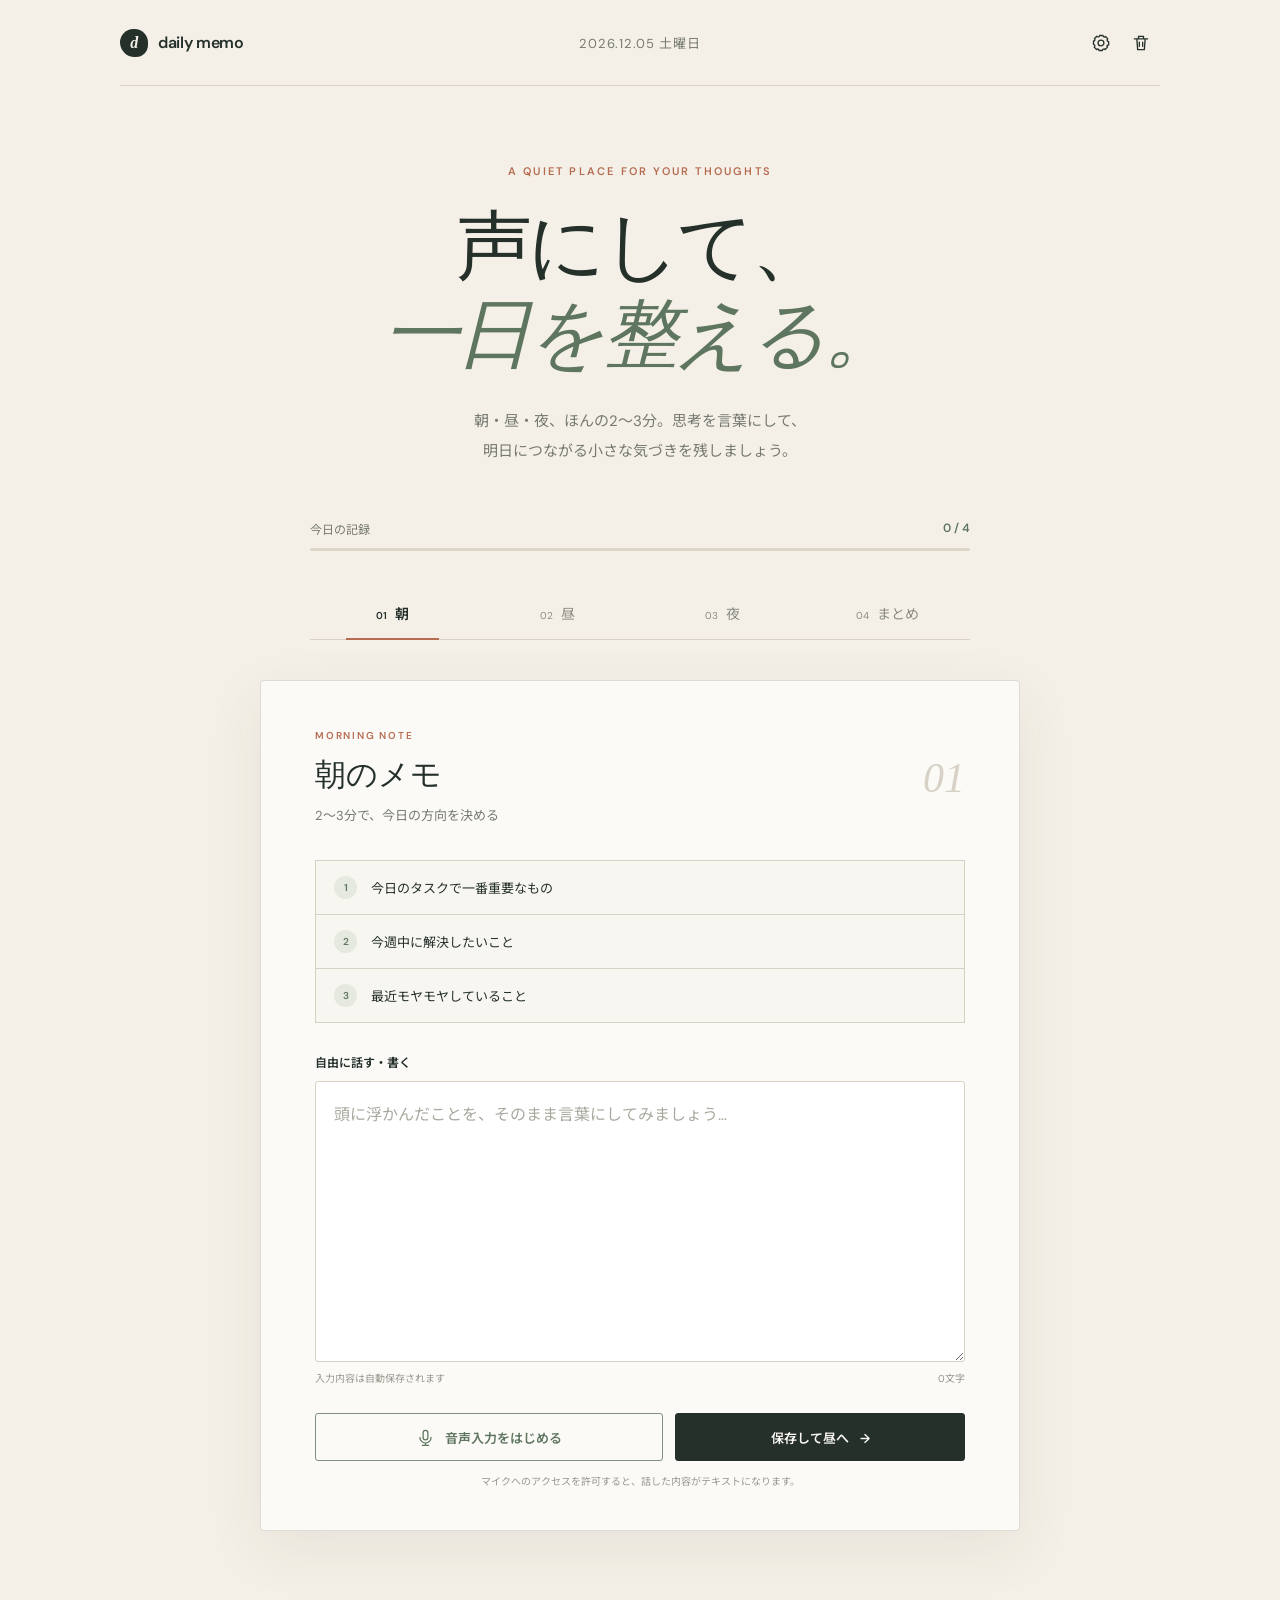
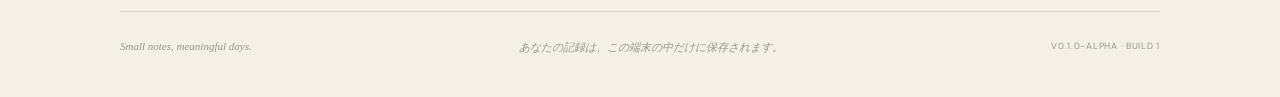
==== tool_daily_memo/index.html @ bca7d9ce "chore: move Daily Memo into project directory" ====
<!doctype html>
<html lang="ja">
<head>
  <meta charset="UTF-8">
  <meta name="viewport" content="width=device-width, initial-scale=1.0">
  <meta name="theme-color" content="#f5f1e8">
  <title>Daily Memo — 声で整える、一日の記録</title>
  <link rel="preconnect" href="https://fonts.googleapis.com">
  <link rel="preconnect" href="https://fonts.gstatic.com" crossorigin>
  <link href="https://fonts.googleapis.com/css2?family=DM+Sans:wght@400;500;600&family=Noto+Sans+JP:wght@400;500;600;700&display=swap" rel="stylesheet">
  <link rel="stylesheet" href="styles.css">
</head>
<body>
  <div class="shell">
    <header class="site-header">
      <a class="brand" href="#" aria-label="Daily Memo ホーム">
        <span class="brand-mark">d</span>
        <span>daily memo</span>
      </a>
      <div class="header-date" id="headerDate"></div>
      <div class="header-actions">
        <button class="icon-button" id="settingsButton" type="button" aria-label="保存先を設定" title="保存先を設定">
          <svg viewBox="0 0 24 24" aria-hidden="true"><path d="M12 15.5a3.5 3.5 0 1 0 0-7 3.5 3.5 0 0 0 0 7Z"/><path d="M19.4 15a1.7 1.7 0 0 0 .34 1.88l.06.06-2.83 2.83-.06-.06A1.7 1.7 0 0 0 15 19.4a1.7 1.7 0 0 0-1 .6 1.7 1.7 0 0 0-.4 1.1V21h-4v-.1A1.7 1.7 0 0 0 8.6 19.4a1.7 1.7 0 0 0-1.88.34l-.06.06-2.83-2.83.06-.06A1.7 1.7 0 0 0 4.6 15a1.7 1.7 0 0 0-.6-1 1.7 1.7 0 0 0-1.1-.4H3v-4h.1A1.7 1.7 0 0 0 4.6 8.6a1.7 1.7 0 0 0-.34-1.88l-.06-.06 2.83-2.83.06.06A1.7 1.7 0 0 0 9 4.6a1.7 1.7 0 0 0 1-.6 1.7 1.7 0 0 0 .4-1.1V3h4v.1A1.7 1.7 0 0 0 15.4 4.6a1.7 1.7 0 0 0 1.88-.34l.06-.06 2.83 2.83-.06.06A1.7 1.7 0 0 0 19.4 9c.1.4.3.7.6 1 .3.3.7.4 1.1.4h.1v4h-.1a1.7 1.7 0 0 0-1.7.6Z"/></svg>
        </button>
        <button class="icon-button" id="resetButton" type="button" aria-label="今日のメモをリセット" title="今日のメモをリセット">
          <svg viewBox="0 0 24 24" aria-hidden="true"><path d="M4 7h16M9 7V4h6v3m-8 0 1 13h8l1-13M10 11v5m4-5v5"/></svg>
        </button>
      </div>
    </header>

    <main>
      <section class="hero">
        <p class="eyebrow">A QUIET PLACE FOR YOUR THOUGHTS</p>
        <h1>声にして、<br><em>一日を整える。</em></h1>
        <p class="hero-copy">朝・昼・夜、ほんの2〜3分。思考を言葉にして、<br class="desktop-only">明日につながる小さな気づきを残しましょう。</p>
      </section>

      <section class="progress-wrap" aria-label="今日の進捗">
        <div class="progress-head">
          <span>今日の記録</span>
          <strong id="progressText">0 / 4</strong>
        </div>
        <div class="progress-track"><span id="progressBar"></span></div>
      </section>

      <nav class="steps" aria-label="メモのステップ">
        <button class="step-tab active" data-step="morning" type="button"><span>01</span>朝</button>
        <button class="step-tab" data-step="noon" type="button"><span>02</span>昼</button>
        <button class="step-tab" data-step="night" type="button"><span>03</span>夜</button>
        <button class="step-tab" data-step="summary" type="button"><span>04</span>まとめ</button>
      </nav>

      <section class="memo-panel" id="memoPanel">
        <div class="time-badge" id="timeBadge">MORNING NOTE</div>
        <div class="panel-heading">
          <div>
            <h2 id="panelTitle">朝のメモ</h2>
            <p id="panelDuration">2〜3分で、今日の方向を決める</p>
          </div>
          <span class="step-number" id="stepNumber">01</span>
        </div>

        <div id="entryView">
          <div class="prompts" id="prompts"></div>
          <div class="input-wrap">
            <label for="memoInput">自由に話す・書く</label>
            <textarea id="memoInput" rows="8" placeholder="頭に浮かんだことを、そのまま言葉にしてみましょう…"></textarea>
            <div class="input-footer">
              <span id="saveStatus">入力内容は自動保存されます</span>
              <span id="charCount">0文字</span>
            </div>
          </div>
          <div class="actions">
            <button class="record-button" id="recordButton" type="button">
              <span class="mic-icon"><svg viewBox="0 0 24 24" aria-hidden="true"><path d="M12 3a3 3 0 0 0-3 3v6a3 3 0 0 0 6 0V6a3 3 0 0 0-3-3Zm-7 9a7 7 0 0 0 14 0M12 19v3m-4 0h8"/></svg></span>
              <span id="recordLabel">音声入力をはじめる</span>
            </button>
            <button class="next-button" id="nextButton" type="button">保存して次へ <span>→</span></button>
          </div>
          <p class="voice-note" id="voiceNote">マイクへのアクセスを許可すると、話した内容がテキストになります。</p>
        </div>

        <div id="summaryView" hidden>
          <div class="summary-intro">
            <span class="sparkle">✦</span>
            <div><h3>一日分のメモをCodexで整理</h3><p>ChatGPTでログインしたCodexが整理し、結果をMarkdownとして自動保存します。</p></div>
          </div>
          <div class="api-status" id="apiStatus">接続状態を確認しています…</div>
          <div class="summary-preview" id="summaryPreview"></div>
          <div class="actions summary-actions">
            <button class="record-button copy-button" id="copyButton" type="button">結果をコピー</button>
            <button class="next-button" id="summarizeButton" type="button">Codexで整理して保存 <span>✦</span></button>
          </div>
        </div>
      </section>
    </main>

    <footer>
      <span>Small notes, meaningful days.</span>
      <span>あなたの記録は、この端末の中だけに保存されます。</span>
      <span class="app-version" title="Daily Memo アプリバージョン">v0.1.0-alpha · build 1</span>
    </footer>
  </div>
  <div class="toast" id="toast" role="status" aria-live="polite"></div>
  <div class="settings-overlay" id="settingsOverlay" hidden>
    <section class="settings-dialog" role="dialog" aria-modal="true" aria-labelledby="settingsTitle">
      <span class="settings-mark">01</span>
      <h2 id="settingsTitle">保存先を設定</h2>
      <p>Daily MemoのMarkdownファイルを保存するフォルダを指定してください。この設定が完了するまでアプリは利用できません。</p>
      <label for="saveDirectoryInput">保存先ディレクトリ</label>
      <div class="directory-row">
        <input id="saveDirectoryInput" type="text" placeholder="例: H:\マイドライブ\Obsidian\docs\daily_memo">
        <button id="browseDirectoryButton" type="button">フォルダを選択</button>
      </div>
      <div class="settings-error" id="settingsError"></div>
      <div class="settings-buttons">
        <button id="cancelSettingsButton" type="button">キャンセル</button>
        <button id="saveSettingsButton" type="button">保存して始める</button>
      </div>
    </section>
  </div>
  <script src="app.js"></script>
</body>
</html>
---- tool_daily_memo/styles.css ----
:root {
  --paper: #f4f0e7;
  --card: #fbfaf6;
  --ink: #25302b;
  --muted: #777a72;
  --line: #d8d2c5;
  --sage: #7e917e;
  --sage-dark: #5e755f;
  --terra: #b66c52;
}

* { box-sizing: border-box; }
html { scroll-behavior: smooth; }
body {
  margin: 0;
  color: var(--ink);
  background: var(--paper);
  font-family: "DM Sans", "Noto Sans JP", sans-serif;
  -webkit-font-smoothing: antialiased;
}
button, textarea { font: inherit; }
button { color: inherit; }
.shell { width: min(100% - 40px, 1040px); margin: 0 auto; }
.site-header { height: 86px; display: grid; grid-template-columns: 1fr auto 1fr; align-items: center; border-bottom: 1px solid var(--line); }
.brand { display: flex; align-items: center; gap: 10px; color: var(--ink); text-decoration: none; font-weight: 600; letter-spacing: -.02em; }
.brand-mark { display: grid; place-items: center; width: 28px; height: 28px; color: var(--paper); background: var(--ink); border-radius: 50% 50% 45% 55%; font-family: Georgia, serif; font-style: italic; }
.header-date { color: var(--muted); font-size: 13px; letter-spacing: .08em; }
.icon-button { justify-self: end; width: 38px; height: 38px; padding: 9px; border: 0; border-radius: 50%; background: transparent; cursor: pointer; }
.header-actions { justify-self: end; display: flex; gap: 2px; }
.icon-button:hover { background: rgba(37,48,43,.07); }
.icon-button svg { fill: none; stroke: currentColor; stroke-width: 1.6; stroke-linecap: round; stroke-linejoin: round; }
.hero { padding: 78px 0 54px; text-align: center; }
.eyebrow { margin: 0 0 24px; color: var(--terra); font-size: 11px; font-weight: 600; letter-spacing: .2em; }
h1 { margin: 0; font-family: Georgia, "Noto Serif JP", serif; font-size: clamp(48px, 7vw, 76px); font-weight: 400; line-height: 1.16; letter-spacing: -.045em; }
h1 em { color: var(--sage-dark); font-weight: 400; }
.hero-copy { margin: 28px 0 0; color: var(--muted); font-size: 15px; line-height: 2; }
.progress-wrap { width: min(100%, 660px); margin: 0 auto 36px; }
.progress-head { display: flex; justify-content: space-between; margin-bottom: 10px; color: var(--muted); font-size: 12px; }
.progress-head strong { color: var(--sage-dark); font-weight: 600; }
.progress-track { height: 3px; overflow: hidden; background: #ddd7ca; border-radius: 10px; }
.progress-track span { display: block; width: 0; height: 100%; background: var(--sage); border-radius: inherit; transition: width .35s ease; }
.steps { width: min(100%, 660px); margin: 0 auto; display: grid; grid-template-columns: repeat(4,1fr); border-bottom: 1px solid var(--line); }
.step-tab { position: relative; padding: 16px 6px; border: 0; background: transparent; color: #8a8b84; cursor: pointer; font-size: 14px; }
.step-tab span { margin-right: 7px; font-size: 10px; letter-spacing: .08em; }
.step-tab::after { content: ""; position: absolute; left: 22%; right: 22%; bottom: -1px; height: 2px; background: transparent; }
.step-tab.active { color: var(--ink); font-weight: 600; }
.step-tab.active::after { background: var(--terra); }
.step-tab.complete::before { content: "✓"; position: absolute; top: 6px; right: 18%; color: var(--sage-dark); font-size: 10px; }
.memo-panel { width: min(100%, 760px); margin: 40px auto 80px; padding: 48px 54px 42px; border: 1px solid rgba(127,116,97,.23); border-radius: 4px; background: var(--card); box-shadow: 0 18px 60px rgba(63,53,41,.07); }
.time-badge { color: var(--terra); font-size: 10px; font-weight: 600; letter-spacing: .18em; }
.panel-heading { display: flex; align-items: start; justify-content: space-between; margin: 12px 0 36px; }
.panel-heading h2 { margin: 0 0 9px; font-family: Georgia, "Noto Serif JP", serif; font-size: 31px; font-weight: 400; }
.panel-heading p { margin: 0; color: var(--muted); font-size: 13px; }
.step-number { color: #d8d2c6; font-family: Georgia, serif; font-size: 42px; font-style: italic; }
.prompts { display: grid; gap: 1px; margin-bottom: 30px; background: var(--line); border: 1px solid var(--line); }
.prompt { display: flex; gap: 14px; align-items: center; padding: 15px 18px; background: #f8f6f0; font-size: 13px; }
.prompt span { display: grid; place-items: center; flex: 0 0 23px; height: 23px; color: var(--sage-dark); background: #e5e9e0; border-radius: 50%; font-size: 10px; font-weight: 600; }
.input-wrap label { display: block; margin-bottom: 10px; font-size: 12px; font-weight: 600; }
textarea { display: block; width: 100%; min-height: 170px; padding: 18px; resize: vertical; color: var(--ink); background: #fff; border: 1px solid var(--line); border-radius: 3px; outline: none; line-height: 1.9; }
textarea:focus { border-color: var(--sage); box-shadow: 0 0 0 3px rgba(126,145,126,.12); }
textarea::placeholder { color: #aaa99f; }
.input-footer { display: flex; justify-content: space-between; padding-top: 8px; color: #99988f; font-size: 10px; }
.actions { display: flex; gap: 12px; margin-top: 28px; }
.actions button { min-height: 48px; border-radius: 3px; cursor: pointer; font-size: 13px; font-weight: 600; transition: .2s ease; }
.record-button { flex: 1.35; display: flex; align-items: center; justify-content: center; gap: 10px; border: 1px solid var(--sage); color: var(--sage-dark); background: transparent; }
.record-button:hover { background: #edf0e9; }
.record-button.recording { color: #a74f3e; border-color: #bd6a58; background: #f8ebe7; }
.mic-icon { width: 19px; height: 19px; }
.mic-icon svg { fill: none; stroke: currentColor; stroke-width: 1.6; stroke-linecap: round; stroke-linejoin: round; }
.next-button { flex: 1; padding: 0 20px; border: 1px solid var(--ink); color: #f9f7f1; background: var(--ink); }
.next-button:hover { transform: translateY(-1px); background: #35423c; }
.next-button span { margin-left: 8px; }
.voice-note { margin: 12px 0 0; color: #99988f; font-size: 10px; text-align: center; }
.summary-intro { display: flex; gap: 16px; padding: 20px; margin-bottom: 24px; background: #eef0e9; border-radius: 3px; }
.summary-intro h3 { margin: 0 0 5px; font-family: Georgia, "Noto Serif JP", serif; font-size: 18px; font-weight: 400; }
.summary-intro p { margin: 0; color: var(--muted); font-size: 12px; line-height: 1.6; }
.sparkle { color: var(--terra); font-size: 22px; }
.summary-preview { max-height: 420px; overflow: auto; padding: 22px; background: #fff; border: 1px solid var(--line); white-space: pre-wrap; font-size: 12px; line-height: 1.8; }
.api-status { margin: -10px 0 12px; color: var(--muted); font-size: 11px; }
.api-status.ready { color: var(--sage-dark); }
.api-status.error { color: #a74f3e; }
.summary-preview:empty::before { content: "「Codexで整理して保存」を押すと、ここに結果が表示されます。"; color: #aaa99f; }
.next-button:disabled, .record-button:disabled { cursor: wait; opacity: .55; transform: none; }
.copy-button { padding: 0 20px; }
footer { display: flex; justify-content: space-between; padding: 28px 0 42px; border-top: 1px solid var(--line); color: #96958c; font-family: Georgia, serif; font-size: 11px; font-style: italic; }
.app-version { font-family: "DM Sans", "Noto Sans JP", sans-serif; font-size: 9px; font-style: normal; letter-spacing: .08em; text-transform: uppercase; }
.toast { position: fixed; left: 50%; bottom: 28px; z-index: 5; padding: 11px 18px; color: white; background: var(--ink); border-radius: 3px; font-size: 12px; opacity: 0; transform: translate(-50%, 15px); pointer-events: none; transition: .25s; }
.toast.show { opacity: 1; transform: translate(-50%, 0); }
.settings-overlay { position: fixed; inset: 0; z-index: 20; display: grid; place-items: center; padding: 20px; background: rgba(37,48,43,.58); backdrop-filter: blur(5px); }
.settings-overlay[hidden] { display: none; }
.settings-dialog { position: relative; width: min(100%, 520px); padding: 42px; background: var(--card); border: 1px solid var(--line); box-shadow: 0 24px 80px rgba(20,25,22,.22); }
.settings-dialog h2 { margin: 0 0 12px; font-family: Georgia, "Noto Serif JP", serif; font-size: 29px; font-weight: 400; }
.settings-dialog > p { margin: 0 0 28px; color: var(--muted); font-size: 13px; line-height: 1.8; }
.settings-dialog label { display: block; margin-bottom: 9px; font-size: 12px; font-weight: 600; }
.settings-dialog input { width: 100%; padding: 13px 14px; border: 1px solid var(--line); border-radius: 3px; outline: none; }
.settings-dialog input:focus { border-color: var(--sage); box-shadow: 0 0 0 3px rgba(126,145,126,.12); }
.settings-mark { position: absolute; top: 30px; right: 36px; color: #d8d2c6; font-family: Georgia, serif; font-size: 34px; font-style: italic; }
.settings-error { min-height: 18px; margin-top: 8px; color: #a74f3e; font-size: 11px; }
.directory-row { display: flex; gap: 8px; }
.directory-row input { min-width: 0; flex: 1; }
#browseDirectoryButton { flex: 0 0 auto; padding: 0 15px; border: 1px solid var(--sage); border-radius: 3px; color: var(--sage-dark); background: transparent; cursor: pointer; font-size: 11px; font-weight: 600; }
.settings-buttons { display: flex; justify-content: flex-end; gap: 10px; margin-top: 18px; }
.settings-buttons button { min-height: 44px; padding: 0 18px; border-radius: 3px; cursor: pointer; font-size: 12px; font-weight: 600; }
#cancelSettingsButton { border: 1px solid var(--line); background: transparent; }
#saveSettingsButton { border: 1px solid var(--ink); color: white; background: var(--ink); }
#cancelSettingsButton[hidden] { display: none; }
.summary-preview.rendered { padding: 26px 30px; font-size: 13px; line-height: 1.85; white-space: normal; }
.summary-preview.rendered h2 { margin: 1.5em 0 .55em; padding-bottom: 7px; border-bottom: 1px solid var(--line); font-family: Georgia, "Noto Serif JP", serif; font-size: 20px; font-weight: 400; }
.summary-preview.rendered h1 { margin: 0 0 1em; font-family: Georgia, "Noto Serif JP", serif; font-size: 24px; font-weight: 400; }
.summary-preview.rendered h1:not(:first-child) { margin-top: 2.4em; }
.summary-preview.rendered h2:first-child { margin-top: 0; }
.summary-preview.rendered h3 { margin: 1.25em 0 .45em; font-size: 15px; }
.summary-preview.rendered p { margin: .6em 0; }
.summary-preview.rendered ul, .summary-preview.rendered ol { margin: .5em 0 1em; padding-left: 1.7em; }
.summary-preview.rendered li { margin: .35em 0; }
.summary-preview.rendered strong { color: var(--sage-dark); }

@media (max-width: 640px) {
  .shell { width: min(100% - 24px, 1040px); }
  .site-header { height: 70px; }
  .header-date { display: none; }
  .hero { padding: 54px 0 42px; }
  h1 { font-size: 47px; }
  .desktop-only { display: none; }
  .steps { margin-top: 6px; }
  .step-tab { padding: 14px 2px; }
  .step-tab span { display: block; margin: 0 0 4px; }
  .memo-panel { margin-top: 26px; padding: 32px 22px 28px; }
  .settings-dialog { padding: 34px 24px; }
  .directory-row { flex-direction: column; }
  #browseDirectoryButton { min-height: 42px; }
  .panel-heading { margin-bottom: 28px; }
  .panel-heading h2 { font-size: 27px; }
  .step-number { font-size: 34px; }
  .actions { flex-direction: column; }
  .actions button { flex: auto; }
  footer { display: grid; gap: 8px; text-align: center; }
}
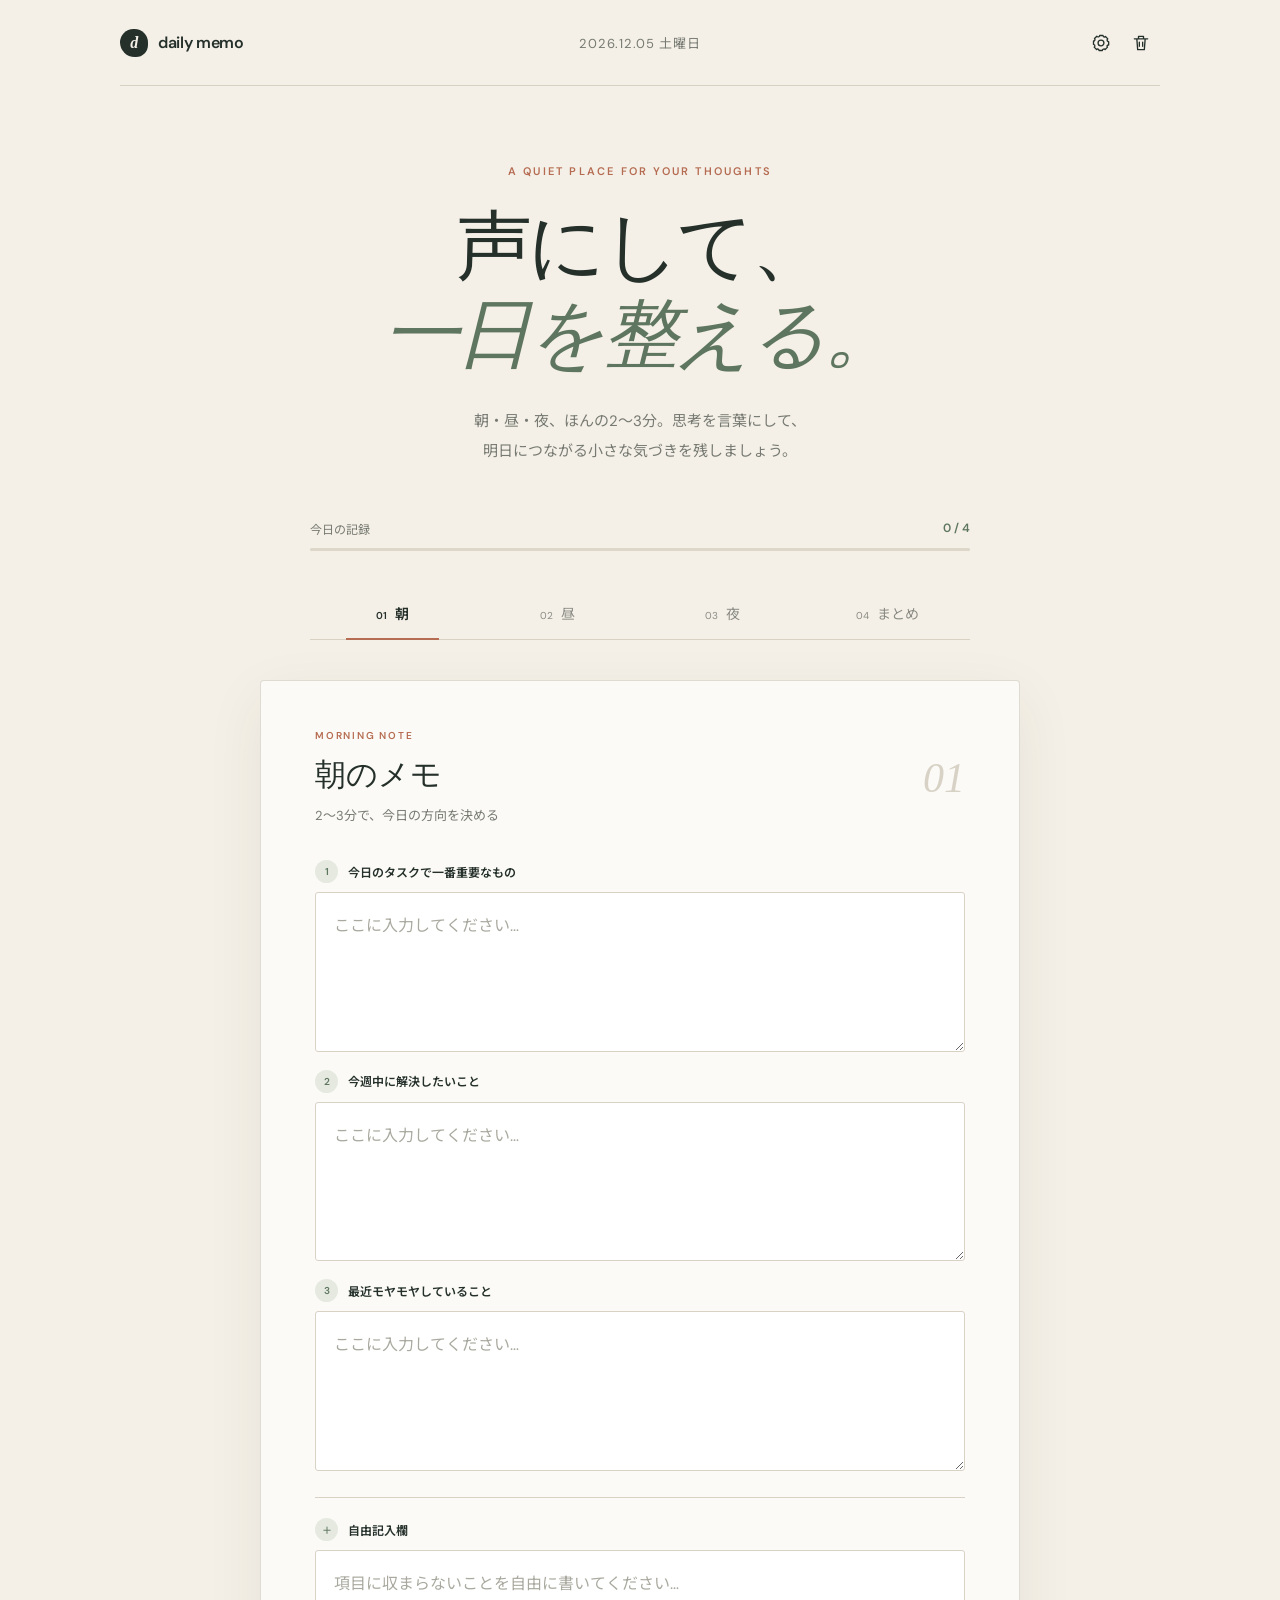
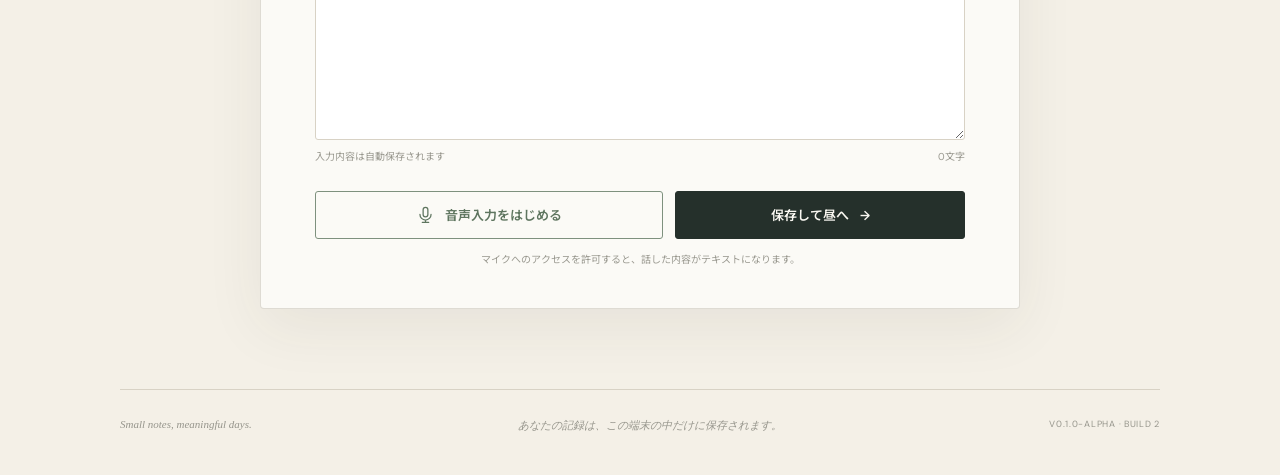
==== commit e2ce6dd2: "feat: add structured memo inputs" ====
--- a/tool_daily_memo/index.html
+++ b/tool_daily_memo/index.html
@@ -61,14 +61,10 @@
         </div>
 
         <div id="entryView">
-          <div class="prompts" id="prompts"></div>
-          <div class="input-wrap">
-            <label for="memoInput">自由に話す・書く</label>
-            <textarea id="memoInput" rows="8" placeholder="頭に浮かんだことを、そのまま言葉にしてみましょう…"></textarea>
-            <div class="input-footer">
-              <span id="saveStatus">入力内容は自動保存されます</span>
-              <span id="charCount">0文字</span>
-            </div>
+          <div class="memo-fields" id="memoFields"></div>
+          <div class="input-footer">
+            <span id="saveStatus">入力内容は自動保存されます</span>
+            <span id="charCount">0文字</span>
           </div>
           <div class="actions">
             <button class="record-button" id="recordButton" type="button">
@@ -98,7 +94,7 @@
     <footer>
       <span>Small notes, meaningful days.</span>
       <span>あなたの記録は、この端末の中だけに保存されます。</span>
-      <span class="app-version" title="Daily Memo アプリバージョン">v0.1.0-alpha · build 1</span>
+      <span class="app-version" title="Daily Memo アプリバージョン">v0.1.0-alpha · build 2</span>
     </footer>
   </div>
   <div class="toast" id="toast" role="status" aria-live="polite"></div>
--- a/tool_daily_memo/styles.css
+++ b/tool_daily_memo/styles.css
@@ -52,10 +52,13 @@
 .panel-heading h2 { margin: 0 0 9px; font-family: Georgia, "Noto Serif JP", serif; font-size: 31px; font-weight: 400; }
 .panel-heading p { margin: 0; color: var(--muted); font-size: 13px; }
 .step-number { color: #d8d2c6; font-family: Georgia, serif; font-size: 42px; font-style: italic; }
-.prompts { display: grid; gap: 1px; margin-bottom: 30px; background: var(--line); border: 1px solid var(--line); }
-.prompt { display: flex; gap: 14px; align-items: center; padding: 15px 18px; background: #f8f6f0; font-size: 13px; }
-.prompt span { display: grid; place-items: center; flex: 0 0 23px; height: 23px; color: var(--sage-dark); background: #e5e9e0; border-radius: 50%; font-size: 10px; font-weight: 600; }
-.input-wrap label { display: block; margin-bottom: 10px; font-size: 12px; font-weight: 600; }
+.memo-fields { display: grid; gap: 18px; }
+.memo-field { display: grid; gap: 9px; }
+.memo-field label { display: flex; gap: 10px; align-items: center; font-size: 12px; font-weight: 600; }
+.memo-field label span { display: grid; place-items: center; flex: 0 0 23px; height: 23px; color: var(--sage-dark); background: #e5e9e0; border-radius: 50%; font-size: 10px; font-weight: 600; }
+.memo-field-free { margin-top: 8px; padding-top: 20px; border-top: 1px solid var(--line); }
+.memo-field textarea { min-height: 112px; }
+.memo-field-free textarea { min-height: 138px; }
 textarea { display: block; width: 100%; min-height: 170px; padding: 18px; resize: vertical; color: var(--ink); background: #fff; border: 1px solid var(--line); border-radius: 3px; outline: none; line-height: 1.9; }
 textarea:focus { border-color: var(--sage); box-shadow: 0 0 0 3px rgba(126,145,126,.12); }
 textarea::placeholder { color: #aaa99f; }
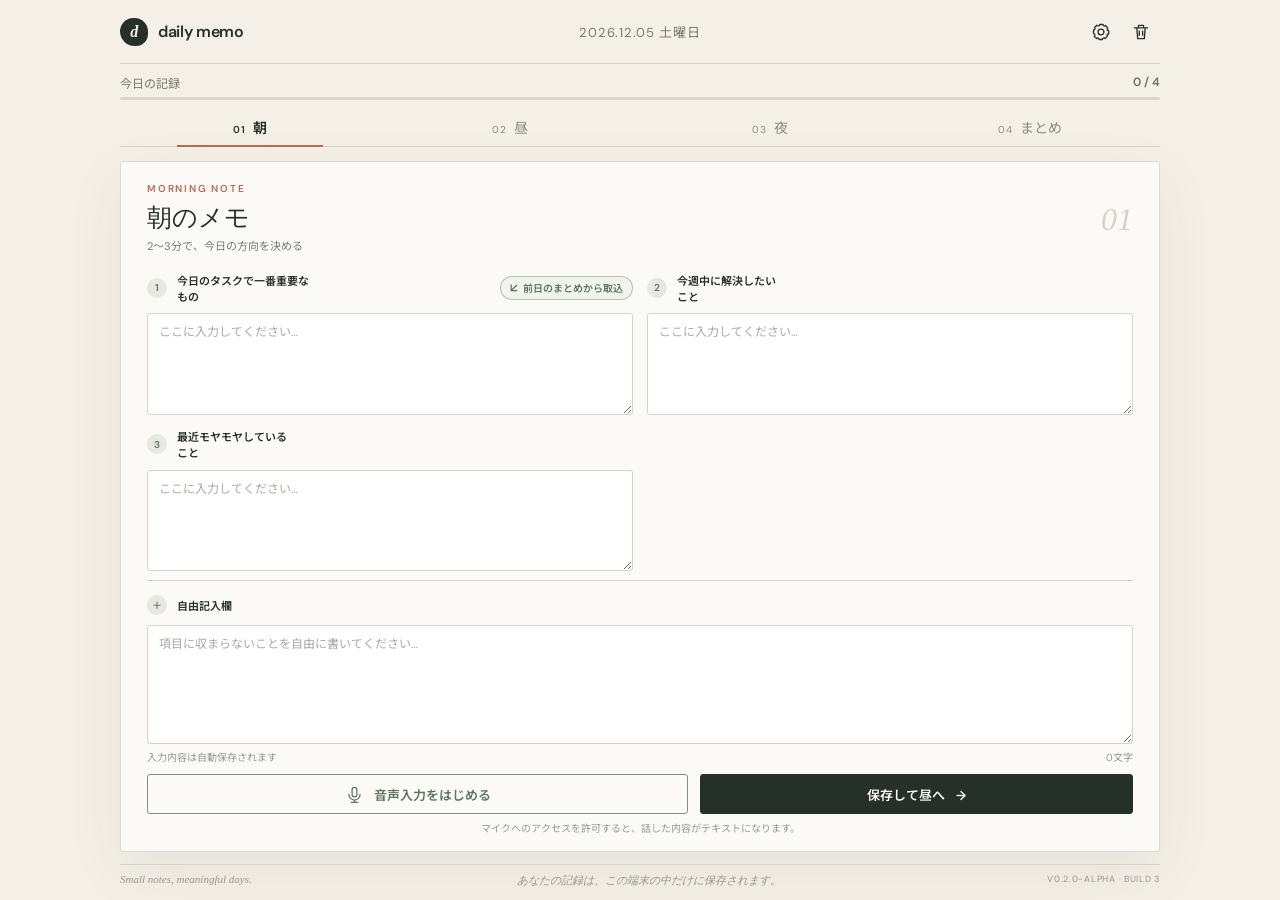
==== commit 00bab171: "feat: import tomorrow priority into morning memo" ====
--- a/tool_daily_memo/index.html
+++ b/tool_daily_memo/index.html
@@ -29,12 +29,6 @@
     </header>
 
     <main>
-      <section class="hero">
-        <p class="eyebrow">A QUIET PLACE FOR YOUR THOUGHTS</p>
-        <h1>声にして、<br><em>一日を整える。</em></h1>
-        <p class="hero-copy">朝・昼・夜、ほんの2〜3分。思考を言葉にして、<br class="desktop-only">明日につながる小さな気づきを残しましょう。</p>
-      </section>
-
       <section class="progress-wrap" aria-label="今日の進捗">
         <div class="progress-head">
           <span>今日の記録</span>
@@ -82,6 +76,7 @@
             <div><h3>一日分のメモをCodexで整理</h3><p>ChatGPTでログインしたCodexが整理し、結果をMarkdownとして自動保存します。</p></div>
           </div>
           <div class="api-status" id="apiStatus">接続状態を確認しています…</div>
+          <div class="previous-source" id="previousSource" hidden></div>
           <div class="summary-preview" id="summaryPreview"></div>
           <div class="actions summary-actions">
             <button class="record-button copy-button" id="copyButton" type="button">結果をコピー</button>
@@ -94,7 +89,7 @@
     <footer>
       <span>Small notes, meaningful days.</span>
       <span>あなたの記録は、この端末の中だけに保存されます。</span>
-      <span class="app-version" title="Daily Memo アプリバージョン">v0.1.0-alpha · build 2</span>
+      <span class="app-version" title="Daily Memo アプリバージョン">v0.2.0-alpha · build 3</span>
     </footer>
   </div>
   <div class="toast" id="toast" role="status" aria-live="polite"></div>
--- a/tool_daily_memo/styles.css
+++ b/tool_daily_memo/styles.css
@@ -29,12 +29,12 @@
 .header-actions { justify-self: end; display: flex; gap: 2px; }
 .icon-button:hover { background: rgba(37,48,43,.07); }
 .icon-button svg { fill: none; stroke: currentColor; stroke-width: 1.6; stroke-linecap: round; stroke-linejoin: round; }
-.hero { padding: 78px 0 54px; text-align: center; }
+.hero { padding: 38px 0 28px; text-align: center; }
 .eyebrow { margin: 0 0 24px; color: var(--terra); font-size: 11px; font-weight: 600; letter-spacing: .2em; }
-h1 { margin: 0; font-family: Georgia, "Noto Serif JP", serif; font-size: clamp(48px, 7vw, 76px); font-weight: 400; line-height: 1.16; letter-spacing: -.045em; }
+h1 { margin: 0; font-family: Georgia, "Noto Serif JP", serif; font-size: clamp(40px, 5vw, 56px); font-weight: 400; line-height: 1.16; letter-spacing: -.045em; }
 h1 em { color: var(--sage-dark); font-weight: 400; }
-.hero-copy { margin: 28px 0 0; color: var(--muted); font-size: 15px; line-height: 2; }
-.progress-wrap { width: min(100%, 660px); margin: 0 auto 36px; }
+.hero-copy { margin: 16px 0 0; color: var(--muted); font-size: 14px; line-height: 1.7; }
+.progress-wrap { width: min(100%, 660px); margin: 0 auto 24px; }
 .progress-head { display: flex; justify-content: space-between; margin-bottom: 10px; color: var(--muted); font-size: 12px; }
 .progress-head strong { color: var(--sage-dark); font-weight: 600; }
 .progress-track { height: 3px; overflow: hidden; background: #ddd7ca; border-radius: 10px; }
@@ -46,20 +46,20 @@
 .step-tab.active { color: var(--ink); font-weight: 600; }
 .step-tab.active::after { background: var(--terra); }
 .step-tab.complete::before { content: "✓"; position: absolute; top: 6px; right: 18%; color: var(--sage-dark); font-size: 10px; }
-.memo-panel { width: min(100%, 760px); margin: 40px auto 80px; padding: 48px 54px 42px; border: 1px solid rgba(127,116,97,.23); border-radius: 4px; background: var(--card); box-shadow: 0 18px 60px rgba(63,53,41,.07); }
+.memo-panel { width: min(100%, 760px); margin: 28px auto 60px; padding: 32px 44px 30px; border: 1px solid rgba(127,116,97,.23); border-radius: 4px; background: var(--card); box-shadow: 0 18px 60px rgba(63,53,41,.07); }
 .time-badge { color: var(--terra); font-size: 10px; font-weight: 600; letter-spacing: .18em; }
-.panel-heading { display: flex; align-items: start; justify-content: space-between; margin: 12px 0 36px; }
+.panel-heading { display: flex; align-items: start; justify-content: space-between; margin: 10px 0 24px; }
 .panel-heading h2 { margin: 0 0 9px; font-family: Georgia, "Noto Serif JP", serif; font-size: 31px; font-weight: 400; }
 .panel-heading p { margin: 0; color: var(--muted); font-size: 13px; }
 .step-number { color: #d8d2c6; font-family: Georgia, serif; font-size: 42px; font-style: italic; }
-.memo-fields { display: grid; gap: 18px; }
+.memo-fields { display: grid; gap: 12px; }
 .memo-field { display: grid; gap: 9px; }
 .memo-field label { display: flex; gap: 10px; align-items: center; font-size: 12px; font-weight: 600; }
 .memo-field label span { display: grid; place-items: center; flex: 0 0 23px; height: 23px; color: var(--sage-dark); background: #e5e9e0; border-radius: 50%; font-size: 10px; font-weight: 600; }
 .memo-field-free { margin-top: 8px; padding-top: 20px; border-top: 1px solid var(--line); }
-.memo-field textarea { min-height: 112px; }
-.memo-field-free textarea { min-height: 138px; }
-textarea { display: block; width: 100%; min-height: 170px; padding: 18px; resize: vertical; color: var(--ink); background: #fff; border: 1px solid var(--line); border-radius: 3px; outline: none; line-height: 1.9; }
+.memo-field textarea { min-height: 76px; }
+.memo-field-free textarea { min-height: 88px; }
+textarea { display: block; width: 100%; min-height: 120px; padding: 12px 14px; resize: vertical; color: var(--ink); background: #fff; border: 1px solid var(--line); border-radius: 3px; outline: none; line-height: 1.9; }
 textarea:focus { border-color: var(--sage); box-shadow: 0 0 0 3px rgba(126,145,126,.12); }
 textarea::placeholder { color: #aaa99f; }
 .input-footer { display: flex; justify-content: space-between; padding-top: 8px; color: #99988f; font-size: 10px; }
@@ -82,6 +82,9 @@
 .api-status { margin: -10px 0 12px; color: var(--muted); font-size: 11px; }
 .api-status.ready { color: var(--sage-dark); }
 .api-status.error { color: #a74f3e; }
+.previous-source { display: grid; gap: 5px; margin: 0 0 18px; padding: 12px 14px; border: 1px solid var(--line); background: #f7f5ef; color: var(--muted); font-size: 11px; line-height: 1.6; }
+.previous-source strong { color: var(--ink); font-size: 12px; }
+.previous-source code { overflow-wrap: anywhere; color: var(--sage-dark); font-family: "DM Sans", "Noto Sans JP", sans-serif; }
 .summary-preview:empty::before { content: "「Codexで整理して保存」を押すと、ここに結果が表示されます。"; color: #aaa99f; }
 .next-button:disabled, .record-button:disabled { cursor: wait; opacity: .55; transform: none; }
 .copy-button { padding: 0 20px; }
@@ -122,8 +125,8 @@
   .shell { width: min(100% - 24px, 1040px); }
   .site-header { height: 70px; }
   .header-date { display: none; }
-  .hero { padding: 54px 0 42px; }
-  h1 { font-size: 47px; }
+  .hero { padding: 34px 0 28px; }
+  h1 { font-size: 42px; }
   .desktop-only { display: none; }
   .steps { margin-top: 6px; }
   .step-tab { padding: 14px 2px; }
@@ -139,3 +142,76 @@
   .actions button { flex: auto; }
   footer { display: grid; gap: 8px; text-align: center; }
 }
+
+
+/* Compact dashboard layout: keep the complete input workspace in one viewport. */
+@media (min-width: 641px) {
+  html, body { height: 100%; overflow: hidden; }
+  .shell { height: 100vh; display: flex; flex-direction: column; }
+  .site-header { flex: 0 0 64px; height: 64px; }
+  main { min-height: 0; flex: 1; display: flex; flex-direction: column; }
+  .progress-wrap { flex: 0 0 auto; width: 100%; margin: 10px auto 8px; }
+  .progress-head { margin-bottom: 5px; }
+  .steps { flex: 0 0 auto; width: 100%; }
+  .step-tab { padding: 9px 6px; }
+  .memo-panel { min-height: 0; flex: 1; width: 100%; margin: 14px auto 12px; padding: 20px 26px 16px; display: flex; flex-direction: column; overflow: hidden; }
+  .time-badge { flex: 0 0 auto; }
+  .panel-heading { flex: 0 0 auto; margin: 6px 0 14px; }
+  .panel-heading h2 { margin-bottom: 3px; font-size: 25px; }
+  .panel-heading p { font-size: 11px; }
+  .step-number { font-size: 32px; }
+  #entryView, #summaryView { min-height: 0; flex: 1; display: flex; flex-direction: column; }
+  #entryView[hidden], #summaryView[hidden] { display: none; }
+  .memo-fields { min-height: 0; flex: 1; grid-template-columns: repeat(2, minmax(0, 1fr)); gap: 9px 14px; }
+  .memo-field { min-height: 0; gap: 5px; }
+  .memo-field-head { display: flex; align-items: center; justify-content: space-between; gap: 8px; }
+  .memo-field label { min-width: 0; font-size: 11px; }
+  .memo-field label span { flex-basis: 20px; height: 20px; }
+  .memo-field textarea, .memo-field-free textarea { min-height: 0; height: 100%; padding: 9px 11px; line-height: 1.55; }
+  .memo-field-free { grid-column: 1 / -1; margin-top: 0; padding-top: 9px; }
+  .input-footer { flex: 0 0 auto; padding-top: 5px; }
+  .actions { flex: 0 0 auto; margin-top: 10px; }
+  .actions button { min-height: 40px; }
+  .voice-note { flex: 0 0 auto; margin-top: 6px; }
+  footer { flex: 0 0 auto; padding: 8px 0 12px; }
+}
+
+@media (min-width: 641px) and (max-height: 760px) {
+  .site-header { flex-basis: 56px; height: 56px; }
+  .progress-wrap { margin-top: 6px; }
+  .memo-panel { margin-top: 9px; padding-top: 14px; padding-bottom: 10px; }
+  .panel-heading { margin-bottom: 9px; }
+  footer { display: none; }
+}
+
+
+/* Keep the writing area compact while leaving labels easy to scan. */
+textarea { font-size: 13px; }
+.import-button {
+  flex: 0 0 auto;
+  display: inline-flex;
+  align-items: center;
+  gap: 5px;
+  min-height: 24px;
+  padding: 3px 9px;
+  border: 1px solid rgba(94,117,95,.42);
+  border-radius: 999px;
+  color: var(--sage-dark);
+  background: #f1f4ed;
+  cursor: pointer;
+  font-size: 10px;
+  font-weight: 600;
+  white-space: nowrap;
+  transition: background .2s ease, border-color .2s ease, transform .2s ease;
+}
+.import-button::before { content: "↙"; font-size: 12px; line-height: 1; }
+.import-button:hover { border-color: var(--sage-dark); background: #e7ede2; transform: translateY(-1px); }
+.import-button:focus-visible { outline: 2px solid rgba(126,145,126,.45); outline-offset: 2px; }
+
+@media (min-width: 641px) {
+  .memo-field textarea, .memo-field-free textarea { font-size: 12px; line-height: 1.5; }
+}
+@media (max-width: 640px) {
+  textarea { font-size: 14px; }
+  .import-button { align-self: flex-start; }
+}
